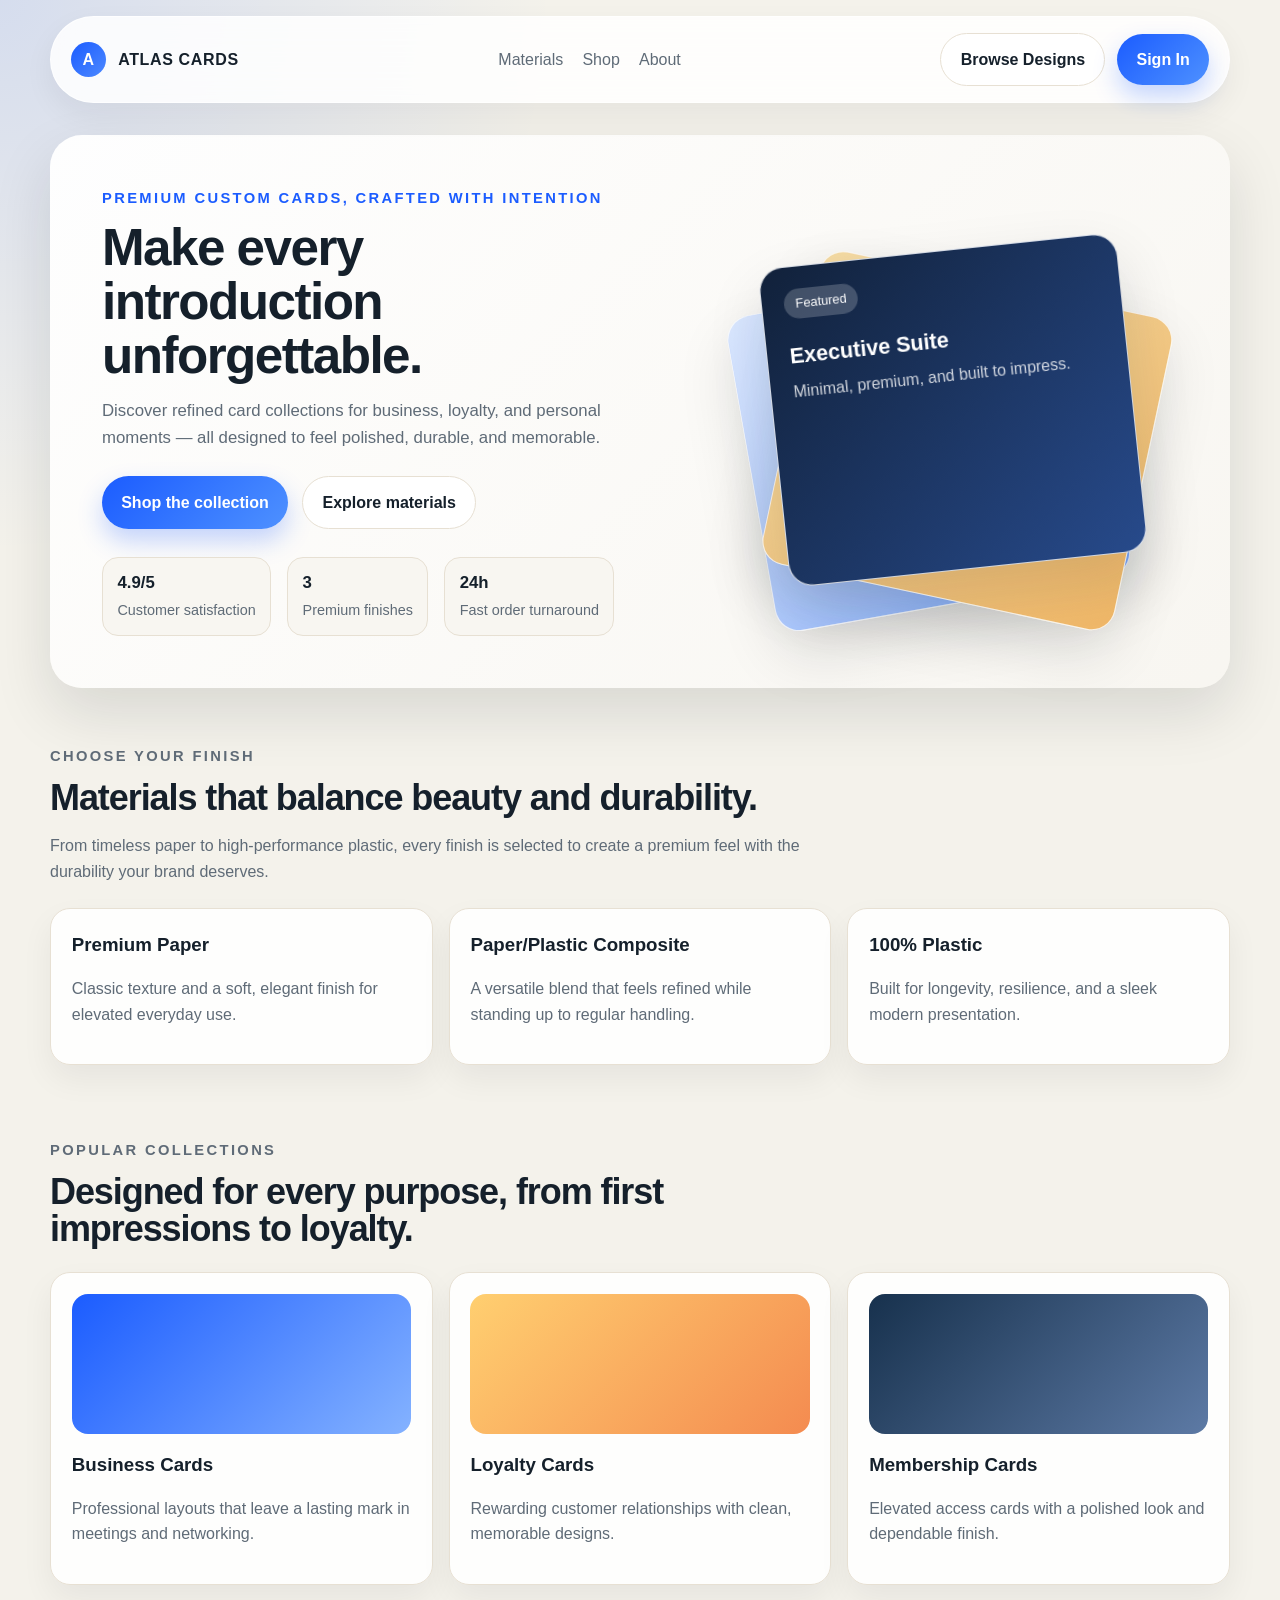
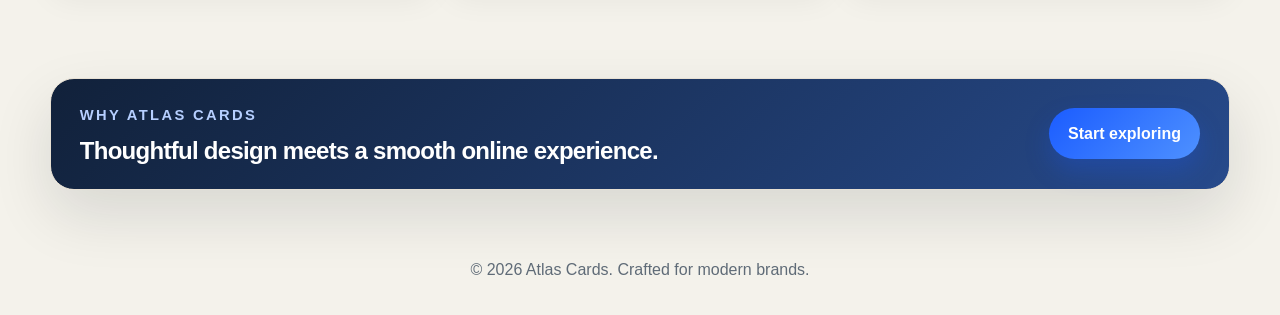
==== index.html @ 1ef8e511 "Complete overhall of the backend orginization" ====
<!DOCTYPE html>
<html lang="en">
  <head>
    <meta charset="UTF-8" />
    <meta name="viewport" content="width=device-width, initial-scale=1.0" />
    <meta
      name="description"
      content="Atlas Cards offers premium custom cards with elegant finishes, modern designs, and a seamless online experience."
    />
    <title>Atlas Cards | Premium Custom Cards</title>
    <link rel="stylesheet" href="css/variables.css" />
    <link rel="stylesheet" href="css/global.css" />
    <link rel="stylesheet" href="css/components.css" />
    <link rel="stylesheet" href="css/home.css" />
  </head>
  <body>
    <header class="site-header">
      <a class="brand" href="index.html" aria-label="Atlas Cards home">
        <span class="brand-mark">A</span>
        <span>Atlas Cards</span>
      </a>
      <nav class="site-nav" aria-label="Primary navigation">
        <a href="#materials">Materials</a>
        <a href="pages/shop.html">Shop</a>
        <a href="pages/about.html">About</a>
      </nav>
      <div class="header-actions">
        <a class="btn btn-outline" href="pages/shop.html">Browse Designs</a>
        <a class="btn btn-primary" href="pages/login.html">Sign In</a>
      </div>
    </header>

    <main id="top">
      <section class="hero">
        <div class="hero-content">
          <p class="eyebrow">Premium custom cards, crafted with intention</p>
          <h1>Make every introduction unforgettable.</h1>
          <p class="hero-copy">
            Discover refined card collections for business, loyalty, and personal moments — all designed to feel polished, durable, and memorable.
          </p>
          <div class="hero-actions">
            <a class="btn btn-primary" href="pages/shop.html">Shop the collection</a>
            <a class="btn btn-secondary" href="#materials">Explore materials</a>
          </div>
          <div class="hero-stats" aria-label="Highlights">
            <div>
              <strong>4.9/5</strong>
              <span>Customer satisfaction</span>
            </div>
            <div>
              <strong>3</strong>
              <span>Premium finishes</span>
            </div>
            <div>
              <strong>24h</strong>
              <span>Fast order turnaround</span>
            </div>
          </div>
        </div>

        <div class="hero-panel" aria-hidden="true">
          <div class="card-stack">
            <div class="preview-card preview-card-main">
              <span class="chip">Featured</span>
              <h3>Executive Suite</h3>
              <p>Minimal, premium, and built to impress.</p>
            </div>
            <div class="preview-card preview-card-secondary"></div>
            <div class="preview-card preview-card-tertiary"></div>
          </div>
        </div>
      </section>

      <section class="section" id="materials">
        <div class="section-heading">
          <p class="eyebrow">Choose your finish</p>
          <h2>Materials that balance beauty and durability.</h2>
          <p>
            From timeless paper to high-performance plastic, every finish is selected to create a premium feel with the durability your brand deserves.
          </p>
        </div>

        <div class="feature-grid">
          <article class="info-card">
            <h3>Premium Paper</h3>
            <p>Classic texture and a soft, elegant finish for elevated everyday use.</p>
          </article>
          <article class="info-card">
            <h3>Paper/Plastic Composite</h3>
            <p>A versatile blend that feels refined while standing up to regular handling.</p>
          </article>
          <article class="info-card">
            <h3>100% Plastic</h3>
            <p>Built for longevity, resilience, and a sleek modern presentation.</p>
          </article>
        </div>
      </section>

      <section class="section section-alt" id="products">
        <div class="section-heading">
          <p class="eyebrow">Popular collections</p>
          <h2>Designed for every purpose, from first impressions to loyalty.</h2>
        </div>

        <div class="product-grid">
          <article class="product-card">
            <div class="product-visual visual-one"></div>
            <h3>Business Cards</h3>
            <p>Professional layouts that leave a lasting mark in meetings and networking.</p>
          </article>
          <article class="product-card">
            <div class="product-visual visual-two"></div>
            <h3>Loyalty Cards</h3>
            <p>Rewarding customer relationships with clean, memorable designs.</p>
          </article>
          <article class="product-card">
            <div class="product-visual visual-three"></div>
            <h3>Membership Cards</h3>
            <p>Elevated access cards with a polished look and dependable finish.</p>
          </article>
        </div>
      </section>

      <section class="section" id="about">
        <div class="cta-banner">
          <div>
            <p class="eyebrow">Why Atlas Cards</p>
            <h2>Thoughtful design meets a smooth online experience.</h2>
          </div>
          <a class="btn btn-primary" href="pages/about.html">Start exploring</a>
        </div>
      </section>
    </main>

    <footer class="site-footer">
      <p>© <span id="year"></span> Atlas Cards. Crafted for modern brands.</p>
    </footer>

    <script src="js/app.js"></script>
  </body>
</html>
---- css/variables.css ----
:root {
  --bg: #f4f2eb;
  --surface: #ffffff;
  --surface-alt: #f8f6f1;
  --text: #15202b;
  --muted: #5f6b77;
  --accent: #1b5cff;
  --accent-dark: #0f3fae;
  --border: #e7e0d3;
  --shadow: 0 25px 60px rgba(18, 22, 30, 0.12);
}
---- css/global.css ----
* {
  box-sizing: border-box;
}

html {
  scroll-behavior: smooth;
}

body {
  margin: 0;
  font-family: "Segoe UI", Tahoma, Geneva, Verdana, sans-serif;
  color: var(--text);
  background:
    radial-gradient(circle at top left, rgba(27, 92, 255, 0.14), transparent 24%),
    var(--bg);
  line-height: 1.6;
}

a {
  color: inherit;
  text-decoration: none;
}

img {
  max-width: 100%;
  display: block;
}

.site-header {
  width: min(1180px, calc(100% - 2rem));
  margin: 1rem auto 0;
  padding: 1rem 1.25rem;
  border: 1px solid rgba(255, 255, 255, 0.7);
  border-radius: 999px;
  background: rgba(255, 255, 255, 0.85);
  backdrop-filter: blur(18px);
  display: flex;
  align-items: center;
  justify-content: space-between;
  gap: 1rem;
  box-shadow: 0 12px 30px rgba(17, 24, 39, 0.06);
}

.brand {
  display: inline-flex;
  align-items: center;
  gap: 0.75rem;
  font-weight: 700;
  letter-spacing: 0.04em;
  text-transform: uppercase;
}

.brand-mark {
  display: grid;
  place-items: center;
  width: 2.2rem;
  height: 2.2rem;
  border-radius: 50%;
  background: linear-gradient(135deg, var(--accent), #4d89ff);
  color: white;
}

.site-nav {
  display: flex;
  gap: 1.2rem;
  color: var(--muted);
}

.site-nav a:hover,
.site-nav a.active {
  color: var(--accent);
}

.header-actions {
  display: flex;
  gap: 0.75rem;
  align-items: center;
}

.btn {
  display: inline-flex;
  align-items: center;
  justify-content: center;
  padding: 0.8rem 1.2rem;
  border-radius: 999px;
  font-weight: 600;
  transition: transform 180ms ease, box-shadow 180ms ease, background 180ms ease;
}

.btn:hover {
  transform: translateY(-2px);
}

.btn-primary {
  background: linear-gradient(135deg, var(--accent), #4e91ff);
  color: white;
  box-shadow: 0 12px 24px rgba(27, 92, 255, 0.25);
}

.btn-secondary,
.btn-outline {
  border: 1px solid var(--border);
  background: white;
}

.site-footer {
  width: min(1180px, calc(100% - 2rem));
  margin: 2rem auto 3rem;
  padding-top: 1rem;
  color: var(--muted);
  text-align: center;
}
---- css/components.css ----
.feature-grid,
.product-grid {
  display: grid;
  gap: 1.2rem;
  grid-template-columns: repeat(auto-fit, minmax(220px, 1fr));
  margin-top: 1.5rem;
}

.info-card,
.product-card,
.page-card {
  padding: 1.25rem;
  border-radius: 1.2rem;
  border: 1px solid var(--border);
  background: rgba(255, 255, 255, 0.9);
  box-shadow: 0 12px 30px rgba(17, 24, 39, 0.05);
}

.page-shell {
  width: min(900px, calc(100% - 2rem));
  margin: 2rem auto 0;
  padding: 2.2rem;
  border-radius: 1.5rem;
  background: rgba(255, 255, 255, 0.95);
  box-shadow: var(--shadow);
}

.page-shell h1 {
  margin-top: 0;
}

.product-visual {
  min-height: 140px;
  border-radius: 1rem;
  margin-bottom: 1rem;
  background: linear-gradient(135deg, #dbe8ff, #7ba8ff);
}

.visual-one {
  background: linear-gradient(135deg, #f1e0b5, #e0a64f);
}

.visual-two {
  background: linear-gradient(135deg, #d7f0ff, #74b4ff);
}

.visual-three {
  background: linear-gradient(135deg, #e7d8ff, #9c77ff);
}

.cta-banner {
  display: flex;
  flex-wrap: wrap;
  justify-content: space-between;
  align-items: center;
  gap: 1rem;
  padding: 1.5rem 1.8rem;
  border-radius: 1.2rem;
  background: linear-gradient(135deg, rgba(27, 92, 255, 0.12), rgba(255,255,255,0.9));
  border: 1px solid var(--border);
}
---- css/home.css ----
.hero {
  width: min(1180px, calc(100% - 2rem));
  margin: 2rem auto 0;
  padding: 3.25rem;
  border-radius: 2rem;
  background: linear-gradient(135deg, rgba(255,255,255,0.96), rgba(248,246,241,0.96));
  box-shadow: var(--shadow);
  display: grid;
  grid-template-columns: 1.1fr 0.9fr;
  gap: 2rem;
  align-items: center;
}

.eyebrow {
  margin: 0 0 0.65rem;
  color: var(--accent);
  font-size: 0.92rem;
  font-weight: 700;
  letter-spacing: 0.16em;
  text-transform: uppercase;
}

.hero h1,
.section-heading h2,
.cta-banner h2 {
  margin: 0;
  line-height: 1.05;
  letter-spacing: -0.03em;
}

.hero h1 {
  font-size: clamp(2.1rem, 4vw, 3.5rem);
  max-width: 11ch;
}

.hero-copy,
.section-heading p,
.info-card p,
.product-card p,
.cta-banner p {
  color: var(--muted);
}

.hero-copy {
  font-size: 1.05rem;
  max-width: 60ch;
  margin: 1rem 0 0;
}

.hero-actions {
  display: flex;
  flex-wrap: wrap;
  gap: 0.9rem;
  margin-top: 1.5rem;
}

.hero-stats {
  display: flex;
  flex-wrap: wrap;
  gap: 1rem;
  margin-top: 1.75rem;
}

.hero-stats div {
  min-width: 130px;
  padding: 0.75rem 0.9rem;
  border-radius: 1rem;
  background: var(--surface-alt);
  border: 1px solid var(--border);
}

.hero-stats strong {
  display: block;
  font-size: 1.05rem;
}

.hero-stats span {
  color: var(--muted);
  font-size: 0.9rem;
}

.hero-panel {
  display: grid;
  place-items: center;
}

.card-stack {
  position: relative;
  width: min(100%, 360px);
  min-height: 320px;
}

.preview-card {
  position: absolute;
  inset: 0;
  border-radius: 1.5rem;
  box-shadow: var(--shadow);
  border: 1px solid rgba(255,255,255,0.8);
}

.preview-card-main {
  z-index: 3;
  background: linear-gradient(135deg, #11213a, #274a8b);
  color: white;
  padding: 1.4rem;
  transform: rotate(-6deg) translateX(10px);
}

.preview-card-main h3 {
  margin: 1.2rem 0 0.35rem;
  font-size: 1.35rem;
}

.preview-card-main p {
  margin: 0;
  color: rgba(255,255,255,0.8);
}

.chip {
  display: inline-block;
  border-radius: 999px;
  padding: 0.3rem 0.7rem;
  font-size: 0.8rem;
  background: rgba(255,255,255,0.2);
}

.preview-card-secondary {
  z-index: 2;
  background: linear-gradient(135deg, #f5dca5, #f0b767);
  transform: rotate(12deg) translate(30px, 24px);
}

.preview-card-tertiary {
  z-index: 1;
  background: linear-gradient(135deg, #dbe8ff, #7ba8ff);
  transform: rotate(-10deg) translate(-20px, 32px);
}

.section {
  width: min(1180px, calc(100% - 2rem));
  margin: 1.4rem auto 0;
  padding: 2.2rem 0;
}

.section-alt {
  padding-top: 1rem;
}

.section-heading {
  max-width: 760px;
  margin-bottom: 1.4rem;
}

.section-heading h2 {
  font-size: clamp(1.6rem, 3vw, 2.25rem);
  margin-bottom: 0.4rem;
}

.feature-grid,
.product-grid {
  display: grid;
  gap: 1rem;
}

.feature-grid {
  grid-template-columns: repeat(3, minmax(0, 1fr));
}

.info-card,
.product-card {
  padding: 1.3rem;
  border-radius: 1.25rem;
  background: rgba(255,255,255,0.9);
  border: 1px solid var(--border);
  box-shadow: 0 14px 32px rgba(17, 24, 39, 0.06);
}

.info-card h3,
.product-card h3 {
  margin-top: 0;
  margin-bottom: 0.4rem;
}

.product-grid {
  grid-template-columns: repeat(3, minmax(0, 1fr));
}

.product-visual {
  height: 140px;
  border-radius: 1rem;
  margin-bottom: 1rem;
}

.visual-one {
  background: linear-gradient(135deg, #1b5cff, #84b2ff);
}

.visual-two {
  background: linear-gradient(135deg, #ffcf70, #f48b50);
}

.visual-three {
  background: linear-gradient(135deg, #17314d, #5d7aa5);
}

.cta-banner {
  display: flex;
  align-items: center;
  justify-content: space-between;
  gap: 1rem;
  padding: 1.6rem 1.8rem;
  border-radius: 1.5rem;
  background: linear-gradient(135deg, #11213a, #274a8b);
  color: white;
  box-shadow: var(--shadow);
}

.cta-banner .eyebrow {
  color: #b6cfff;
}

.site-footer {
  width: min(1180px, calc(100% - 2rem));
  margin: 0 auto 2rem;
  padding: 1rem 0 0;
  color: var(--muted);
  text-align: center;
}

@media (max-width: 900px) {
  .hero {
    grid-template-columns: 1fr;
    padding: 2rem;
  }

  .feature-grid,
  .product-grid {
    grid-template-columns: 1fr;
  }

  .cta-banner {
    flex-direction: column;
    align-items: flex-start;
  }
}

@media (max-width: 700px) {
  .site-header {
    flex-wrap: wrap;
    border-radius: 1.1rem;
    justify-content: center;
  }

  .site-nav {
    order: 3;
    width: 100%;
    justify-content: center;
  }

  .hero {
    padding: 1.4rem;
  }

  .hero-stats {
    flex-direction: column;
  }
}
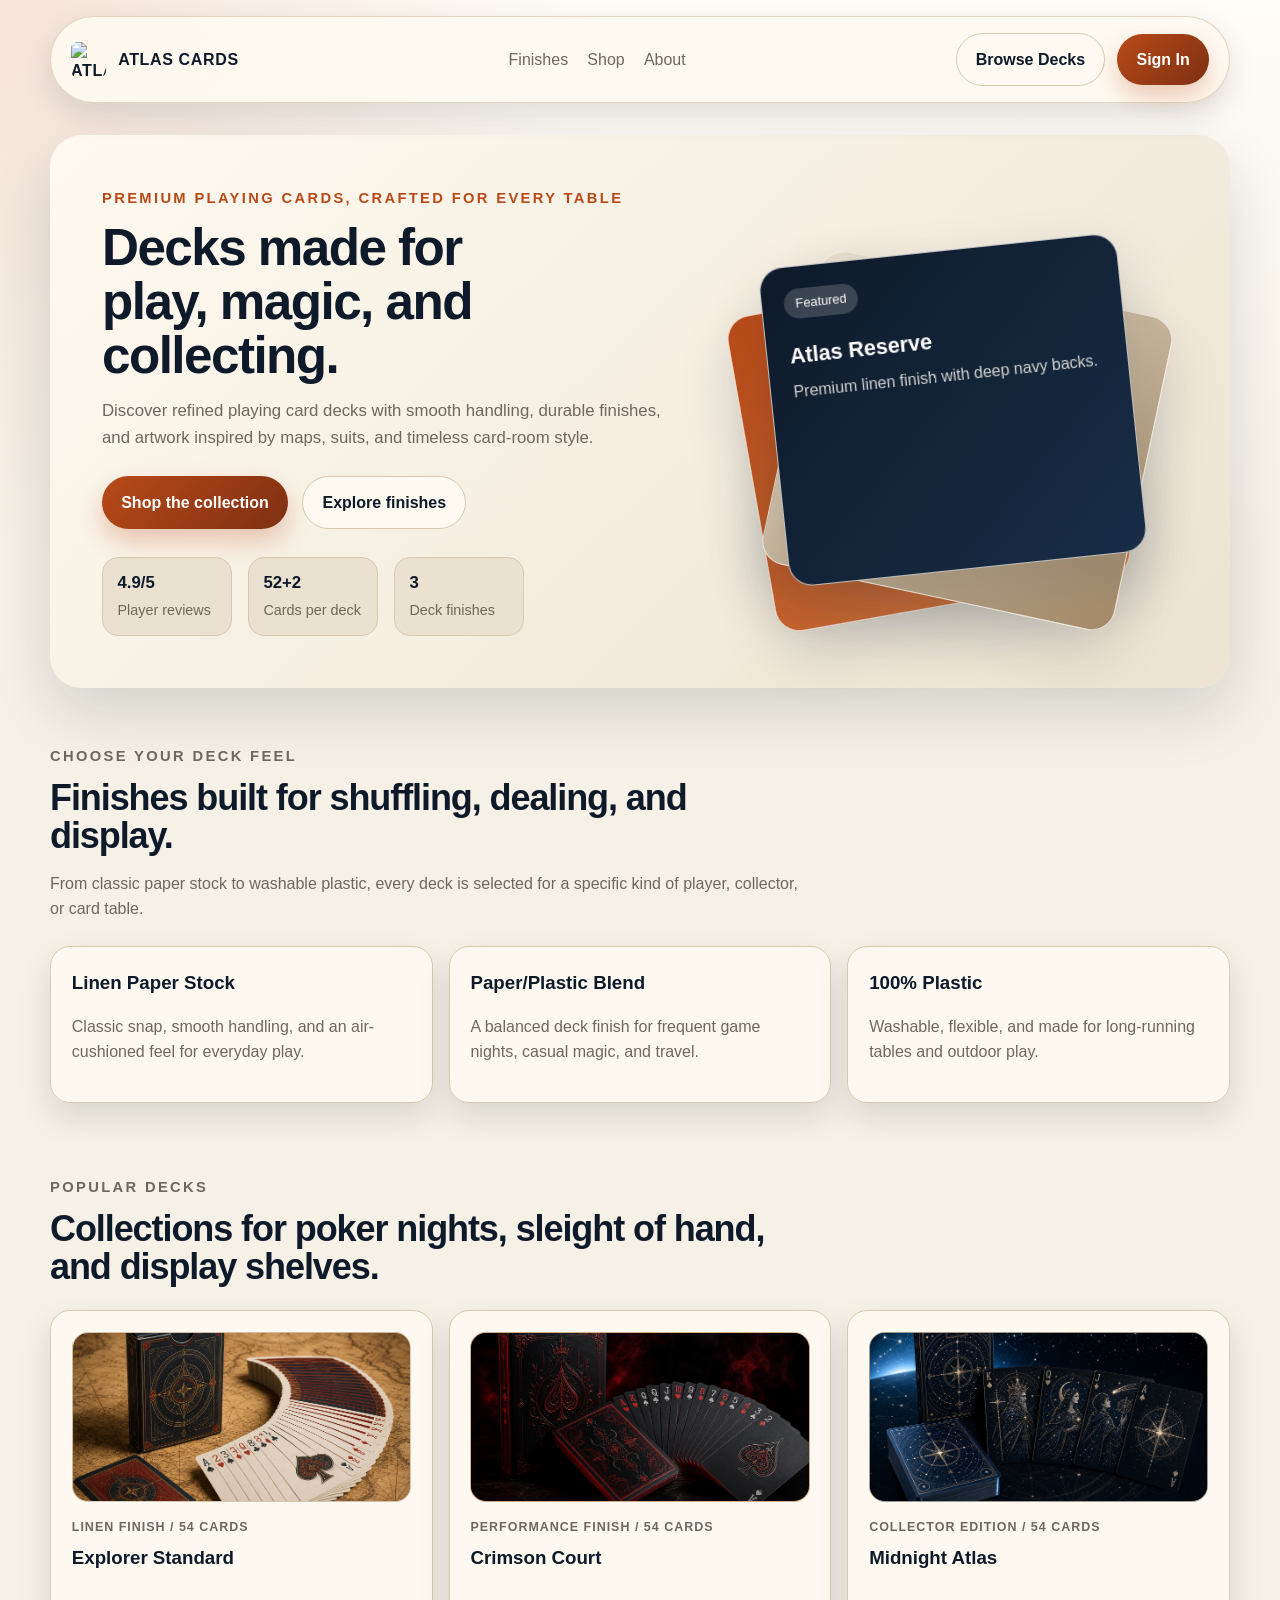
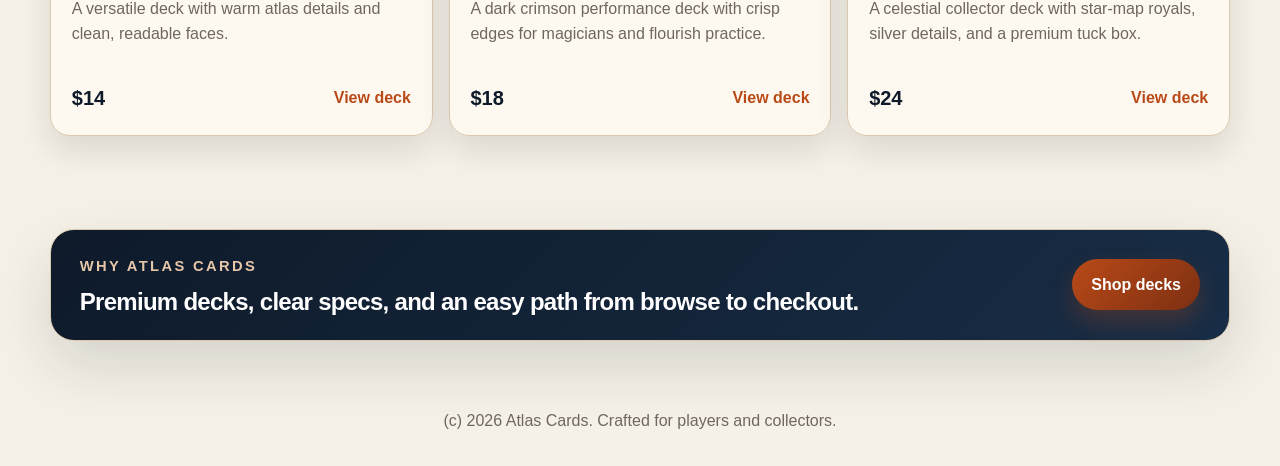
==== commit fa6992c8: "Complete product images and implemented the product checkout pages" ====
--- a/index.html
+++ b/index.html
@@ -5,9 +5,9 @@
     <meta name="viewport" content="width=device-width, initial-scale=1.0" />
     <meta
       name="description"
-      content="Atlas Cards offers premium custom cards with elegant finishes, modern designs, and a seamless online experience."
+      content="Atlas Cards sells premium playing card decks for collectors, magicians, game nights, and everyday card players."
     />
-    <title>Atlas Cards | Premium Custom Cards</title>
+    <title>Atlas Cards | Premium Playing Cards</title>
     <link rel="stylesheet" href="css/variables.css" />
     <link rel="stylesheet" href="css/global.css" />
     <link rel="stylesheet" href="css/components.css" />
@@ -16,16 +16,16 @@
   <body>
     <header class="site-header">
       <a class="brand" href="index.html" aria-label="Atlas Cards home">
-        <span class="brand-mark">A</span>
+        <img class="brand-logo" src="assets/logos/atlas-cards-logo.png" alt="Atlas Cards logo" />
         <span>Atlas Cards</span>
       </a>
       <nav class="site-nav" aria-label="Primary navigation">
-        <a href="#materials">Materials</a>
+        <a href="#finishes">Finishes</a>
         <a href="pages/shop.html">Shop</a>
         <a href="pages/about.html">About</a>
       </nav>
       <div class="header-actions">
-        <a class="btn btn-outline" href="pages/shop.html">Browse Designs</a>
+        <a class="btn btn-outline" href="pages/shop.html">Browse Decks</a>
         <a class="btn btn-primary" href="pages/login.html">Sign In</a>
       </div>
     </header>
@@ -33,27 +33,27 @@
     <main id="top">
       <section class="hero">
         <div class="hero-content">
-          <p class="eyebrow">Premium custom cards, crafted with intention</p>
-          <h1>Make every introduction unforgettable.</h1>
+          <p class="eyebrow">Premium playing cards, crafted for every table</p>
+          <h1>Decks made for play, magic, and collecting.</h1>
           <p class="hero-copy">
-            Discover refined card collections for business, loyalty, and personal moments — all designed to feel polished, durable, and memorable.
+            Discover refined playing card decks with smooth handling, durable finishes, and artwork inspired by maps, suits, and timeless card-room style.
           </p>
           <div class="hero-actions">
             <a class="btn btn-primary" href="pages/shop.html">Shop the collection</a>
-            <a class="btn btn-secondary" href="#materials">Explore materials</a>
+            <a class="btn btn-secondary" href="#finishes">Explore finishes</a>
           </div>
           <div class="hero-stats" aria-label="Highlights">
             <div>
               <strong>4.9/5</strong>
-              <span>Customer satisfaction</span>
+              <span>Player reviews</span>
+            </div>
+            <div>
+              <strong>52+2</strong>
+              <span>Cards per deck</span>
             </div>
             <div>
               <strong>3</strong>
-              <span>Premium finishes</span>
-            </div>
-            <div>
-              <strong>24h</strong>
-              <span>Fast order turnaround</span>
+              <span>Deck finishes</span>
             </div>
           </div>
         </div>
@@ -62,8 +62,8 @@
           <div class="card-stack">
             <div class="preview-card preview-card-main">
               <span class="chip">Featured</span>
-              <h3>Executive Suite</h3>
-              <p>Minimal, premium, and built to impress.</p>
+              <h3>Atlas Reserve</h3>
+              <p>Premium linen finish with deep navy backs.</p>
             </div>
             <div class="preview-card preview-card-secondary"></div>
             <div class="preview-card preview-card-tertiary"></div>
@@ -71,52 +71,73 @@
         </div>
       </section>
 
-      <section class="section" id="materials">
+      <section class="section" id="finishes">
         <div class="section-heading">
-          <p class="eyebrow">Choose your finish</p>
-          <h2>Materials that balance beauty and durability.</h2>
+          <p class="eyebrow">Choose your deck feel</p>
+          <h2>Finishes built for shuffling, dealing, and display.</h2>
           <p>
-            From timeless paper to high-performance plastic, every finish is selected to create a premium feel with the durability your brand deserves.
+            From classic paper stock to washable plastic, every deck is selected for a specific kind of player, collector, or card table.
           </p>
         </div>
 
         <div class="feature-grid">
           <article class="info-card">
-            <h3>Premium Paper</h3>
-            <p>Classic texture and a soft, elegant finish for elevated everyday use.</p>
+            <h3>Linen Paper Stock</h3>
+            <p>Classic snap, smooth handling, and an air-cushioned feel for everyday play.</p>
           </article>
           <article class="info-card">
-            <h3>Paper/Plastic Composite</h3>
-            <p>A versatile blend that feels refined while standing up to regular handling.</p>
+            <h3>Paper/Plastic Blend</h3>
+            <p>A balanced deck finish for frequent game nights, casual magic, and travel.</p>
           </article>
           <article class="info-card">
             <h3>100% Plastic</h3>
-            <p>Built for longevity, resilience, and a sleek modern presentation.</p>
+            <p>Washable, flexible, and made for long-running tables and outdoor play.</p>
           </article>
         </div>
       </section>
 
       <section class="section section-alt" id="products">
         <div class="section-heading">
-          <p class="eyebrow">Popular collections</p>
-          <h2>Designed for every purpose, from first impressions to loyalty.</h2>
+          <p class="eyebrow">Popular decks</p>
+          <h2>Collections for poker nights, sleight of hand, and display shelves.</h2>
         </div>
 
         <div class="product-grid">
           <article class="product-card">
-            <div class="product-visual visual-one"></div>
-            <h3>Business Cards</h3>
-            <p>Professional layouts that leave a lasting mark in meetings and networking.</p>
+            <a class="product-visual visual-one" href="pages/decks/explorer-standard.html">
+              <img src="assets/products/explorer-standard.png" alt="Explorer Standard playing card deck with compass-inspired tuck box and fanned cards" />
+            </a>
+            <p class="product-meta">Linen finish / 54 cards</p>
+            <h3>Explorer Standard</h3>
+            <p>A versatile deck with warm atlas details and clean, readable faces.</p>
+            <div class="product-footer">
+              <strong>$14</strong>
+              <a class="text-link" href="pages/decks/explorer-standard.html">View deck</a>
+            </div>
           </article>
           <article class="product-card">
-            <div class="product-visual visual-two"></div>
-            <h3>Loyalty Cards</h3>
-            <p>Rewarding customer relationships with clean, memorable designs.</p>
+            <a class="product-visual visual-two" href="pages/decks/crimson-court.html">
+              <img src="assets/products/crimson-court.png" alt="Crimson Court dark performance playing card deck with black and crimson card fan" />
+            </a>
+            <p class="product-meta">Performance finish / 54 cards</p>
+            <h3>Crimson Court</h3>
+            <p>A dark crimson performance deck with crisp edges for magicians and flourish practice.</p>
+            <div class="product-footer">
+              <strong>$18</strong>
+              <a class="text-link" href="pages/decks/crimson-court.html">View deck</a>
+            </div>
           </article>
           <article class="product-card">
-            <div class="product-visual visual-three"></div>
-            <h3>Membership Cards</h3>
-            <p>Elevated access cards with a polished look and dependable finish.</p>
+            <a class="product-visual visual-three" href="pages/decks/midnight-atlas.html">
+              <img src="assets/products/midnight-atlas.png" alt="Midnight Atlas collector playing card deck with star-map royal cards and celestial tuck box" />
+            </a>
+            <p class="product-meta">Collector edition / 54 cards</p>
+            <h3>Midnight Atlas</h3>
+            <p>A celestial collector deck with star-map royals, silver details, and a premium tuck box.</p>
+            <div class="product-footer">
+              <strong>$24</strong>
+              <a class="text-link" href="pages/decks/midnight-atlas.html">View deck</a>
+            </div>
           </article>
         </div>
       </section>
@@ -125,15 +146,15 @@
         <div class="cta-banner">
           <div>
             <p class="eyebrow">Why Atlas Cards</p>
-            <h2>Thoughtful design meets a smooth online experience.</h2>
+            <h2>Premium decks, clear specs, and an easy path from browse to checkout.</h2>
           </div>
-          <a class="btn btn-primary" href="pages/about.html">Start exploring</a>
+          <a class="btn btn-primary" href="pages/shop.html">Shop decks</a>
         </div>
       </section>
     </main>
 
     <footer class="site-footer">
-      <p>© <span id="year"></span> Atlas Cards. Crafted for modern brands.</p>
+      <p>(c) <span id="year"></span> Atlas Cards. Crafted for players and collectors.</p>
     </footer>
 
     <script src="js/app.js"></script>
--- a/css/variables.css
+++ b/css/variables.css
@@ -1,11 +1,17 @@
 :root {
-  --bg: #f4f2eb;
-  --surface: #ffffff;
-  --surface-alt: #f8f6f1;
-  --text: #15202b;
-  --muted: #5f6b77;
-  --accent: #1b5cff;
-  --accent-dark: #0f3fae;
-  --border: #e7e0d3;
-  --shadow: 0 25px 60px rgba(18, 22, 30, 0.12);
+  --bg: #f6f1e7;
+  --surface: #fffaf1;
+  --surface-alt: #ebe1d0;
+  --text: #0e1a2a;
+  --muted: #6f675d;
+  --accent: #b94a18;
+  --accent-dark: #7d2f12;
+  --secondary: #a48a68;
+  --secondary-dark: #766043;
+  --navy-soft: #182d46;
+  --cream: #fffdf8;
+  --border: #d8c8ad;
+  --shadow: 0 25px 60px rgba(14, 26, 42, 0.14);
+  --accent-shadow: rgba(185, 74, 24, 0.28);
+  --navy-shadow: rgba(14, 26, 42, 0.12);
 }
--- a/css/global.css
+++ b/css/global.css
@@ -11,7 +11,8 @@
   font-family: "Segoe UI", Tahoma, Geneva, Verdana, sans-serif;
   color: var(--text);
   background:
-    radial-gradient(circle at top left, rgba(27, 92, 255, 0.14), transparent 24%),
+    radial-gradient(circle at top left, rgba(185, 74, 24, 0.14), transparent 24%),
+    linear-gradient(180deg, var(--cream), var(--bg) 34rem),
     var(--bg);
   line-height: 1.6;
 }
@@ -30,15 +31,15 @@
   width: min(1180px, calc(100% - 2rem));
   margin: 1rem auto 0;
   padding: 1rem 1.25rem;
-  border: 1px solid rgba(255, 255, 255, 0.7);
+  border: 1px solid rgba(216, 200, 173, 0.72);
   border-radius: 999px;
-  background: rgba(255, 255, 255, 0.85);
+  background: rgba(255, 250, 241, 0.9);
   backdrop-filter: blur(18px);
   display: flex;
   align-items: center;
   justify-content: space-between;
   gap: 1rem;
-  box-shadow: 0 12px 30px rgba(17, 24, 39, 0.06);
+  box-shadow: 0 12px 30px var(--navy-shadow);
 }
 
 .brand {
@@ -56,8 +57,16 @@
   width: 2.2rem;
   height: 2.2rem;
   border-radius: 50%;
-  background: linear-gradient(135deg, var(--accent), #4d89ff);
+  background: linear-gradient(135deg, var(--text), var(--navy-soft));
   color: white;
+}
+
+.brand-logo {
+  width: 2.2rem;
+  height: 2.2rem;
+  display: block;
+  object-fit: contain;
+  border-radius: 6px;
 }
 
 .site-nav {
@@ -92,15 +101,15 @@
 }
 
 .btn-primary {
-  background: linear-gradient(135deg, var(--accent), #4e91ff);
+  background: linear-gradient(135deg, var(--accent), var(--accent-dark));
   color: white;
-  box-shadow: 0 12px 24px rgba(27, 92, 255, 0.25);
+  box-shadow: 0 12px 24px var(--accent-shadow);
 }
 
 .btn-secondary,
 .btn-outline {
   border: 1px solid var(--border);
-  background: white;
+  background: var(--surface);
 }
 
 .site-footer {
--- a/css/components.css
+++ b/css/components.css
@@ -12,8 +12,8 @@
   padding: 1.25rem;
   border-radius: 1.2rem;
   border: 1px solid var(--border);
-  background: rgba(255, 255, 255, 0.9);
-  box-shadow: 0 12px 30px rgba(17, 24, 39, 0.05);
+  background: rgba(255, 250, 241, 0.92);
+  box-shadow: 0 12px 30px var(--navy-shadow);
 }
 
 .page-shell {
@@ -21,7 +21,7 @@
   margin: 2rem auto 0;
   padding: 2.2rem;
   border-radius: 1.5rem;
-  background: rgba(255, 255, 255, 0.95);
+  background: rgba(255, 250, 241, 0.96);
   box-shadow: var(--shadow);
 }
 
@@ -29,23 +29,46 @@
   margin-top: 0;
 }
 
+.page-shell-wide {
+  width: min(1180px, calc(100% - 2rem));
+}
+
+.page-shell > .eyebrow {
+  margin-bottom: 0.4rem;
+}
+
 .product-visual {
+  display: block;
   min-height: 140px;
   border-radius: 1rem;
   margin-bottom: 1rem;
-  background: linear-gradient(135deg, #dbe8ff, #7ba8ff);
+  background: linear-gradient(135deg, var(--surface-alt), var(--secondary));
+  overflow: hidden;
+  border: 1px solid rgba(216, 200, 173, 0.72);
+}
+
+.product-visual img {
+  width: 100%;
+  height: 100%;
+  min-height: inherit;
+  object-fit: cover;
+  transition: transform 220ms ease;
+}
+
+.product-card:hover .product-visual img {
+  transform: scale(1.035);
 }
 
 .visual-one {
-  background: linear-gradient(135deg, #f1e0b5, #e0a64f);
+  background: linear-gradient(135deg, var(--surface-alt), var(--secondary));
 }
 
 .visual-two {
-  background: linear-gradient(135deg, #d7f0ff, #74b4ff);
+  background: linear-gradient(135deg, var(--accent), #d98045);
 }
 
 .visual-three {
-  background: linear-gradient(135deg, #e7d8ff, #9c77ff);
+  background: linear-gradient(135deg, var(--text), var(--navy-soft));
 }
 
 .cta-banner {
@@ -56,6 +79,225 @@
   gap: 1rem;
   padding: 1.5rem 1.8rem;
   border-radius: 1.2rem;
-  background: linear-gradient(135deg, rgba(27, 92, 255, 0.12), rgba(255,255,255,0.9));
-  border: 1px solid var(--border);
-}
+  background: linear-gradient(135deg, rgba(185, 74, 24, 0.12), rgba(255, 250, 241, 0.92));
+  border: 1px solid var(--border);
+}
+
+.product-meta {
+  margin: 0 0 0.35rem;
+  color: var(--accent);
+  font-size: 0.78rem;
+  font-weight: 700;
+  letter-spacing: 0.08em;
+  text-transform: uppercase;
+}
+
+.spec-list {
+  margin: 1rem 0 0;
+  padding-left: 1.1rem;
+  color: var(--muted);
+}
+
+.spec-list li + li {
+  margin-top: 0.35rem;
+}
+
+.product-footer {
+  display: flex;
+  align-items: center;
+  justify-content: space-between;
+  gap: 1rem;
+  margin-top: 1.2rem;
+}
+
+.product-footer strong {
+  color: var(--text);
+  font-size: 1.25rem;
+}
+
+.text-link {
+  color: var(--accent);
+  font-weight: 700;
+}
+
+.text-link:hover {
+  color: var(--accent-dark);
+}
+
+.btn-small {
+  padding: 0.62rem 0.9rem;
+  font-size: 0.9rem;
+}
+
+.deck-page {
+  width: min(1180px, calc(100% - 2rem));
+  margin: 2rem auto 0;
+}
+
+.deck-hero {
+  display: grid;
+  grid-template-columns: 0.82fr 1.18fr;
+  gap: 2rem;
+  align-items: center;
+  padding: 2rem;
+  border: 1px solid var(--border);
+  border-radius: 1.5rem;
+  background: rgba(255, 250, 241, 0.96);
+  box-shadow: var(--shadow);
+}
+
+.deck-hero h1 {
+  margin: 0;
+  line-height: 1;
+  font-size: clamp(2.2rem, 5vw, 4rem);
+}
+
+.deck-hero p {
+  color: var(--muted);
+}
+
+.deck-showcase {
+  margin: 0;
+  overflow: hidden;
+  border: 1px solid var(--border);
+  border-radius: 1.2rem;
+  background: var(--text);
+}
+
+.deck-showcase img {
+  width: 100%;
+  aspect-ratio: 16 / 10;
+  object-fit: cover;
+}
+
+.deck-actions {
+  display: flex;
+  flex-wrap: wrap;
+  gap: 1rem;
+  align-items: center;
+  margin-top: 1.5rem;
+}
+
+.deck-actions strong {
+  color: var(--text);
+  font-size: 1.7rem;
+}
+
+.deck-section {
+  margin-top: 2rem;
+}
+
+.face-card-grid {
+  display: grid;
+  grid-template-columns: repeat(4, minmax(0, 1fr));
+  gap: 1rem;
+  margin-top: 1rem;
+}
+
+.face-card {
+  min-height: 330px;
+  padding: 1rem;
+  border-radius: 1rem;
+  border: 1px solid var(--border);
+  background: var(--surface);
+  box-shadow: 0 14px 32px var(--navy-shadow);
+  position: relative;
+  overflow: hidden;
+  display: flex;
+  flex-direction: column;
+  justify-content: space-between;
+}
+
+.face-card span {
+  color: inherit;
+  font-size: 2rem;
+  font-weight: 800;
+  line-height: 1;
+}
+
+.face-art {
+  display: grid;
+  place-items: center;
+  min-height: 170px;
+  margin: 1rem 0;
+  border-radius: 0.8rem;
+  border: 1px solid currentColor;
+  color: inherit;
+  font-weight: 800;
+  text-align: center;
+}
+
+.face-art::before {
+  content: "";
+  width: 4rem;
+  height: 4rem;
+  margin-bottom: 0.65rem;
+  display: block;
+  clip-path: polygon(50% 0, 63% 34%, 100% 35%, 70% 56%, 82% 94%, 50% 70%, 18% 94%, 30% 56%, 0 35%, 37% 34%);
+  background: currentColor;
+}
+
+.face-card p {
+  margin: 0;
+  color: inherit;
+  opacity: 0.78;
+}
+
+.explorer-theme .face-card {
+  color: #7d2f12;
+  background:
+    radial-gradient(circle at top right, rgba(164, 138, 104, 0.24), transparent 34%),
+    linear-gradient(180deg, #fffaf1, #ebe1d0);
+}
+
+.crimson-theme .face-card {
+  color: #f04b3f;
+  border-color: rgba(240, 75, 63, 0.32);
+  background:
+    radial-gradient(circle at 50% 20%, rgba(185, 20, 28, 0.28), transparent 36%),
+    linear-gradient(180deg, #171010, #050505);
+}
+
+.crimson-theme .face-card p,
+.crimson-theme .face-art {
+  color: #f2d8d4;
+}
+
+.midnight-theme .face-card {
+  color: #f3e7bd;
+  border-color: rgba(243, 231, 189, 0.35);
+  background:
+    radial-gradient(circle at 20% 18%, rgba(255, 255, 255, 0.24), transparent 2px),
+    radial-gradient(circle at 76% 24%, rgba(255, 255, 255, 0.2), transparent 2px),
+    radial-gradient(circle at 62% 72%, rgba(255, 255, 255, 0.18), transparent 2px),
+    linear-gradient(180deg, #07152a, #030711);
+}
+
+.midnight-theme .face-card p,
+.midnight-theme .face-art {
+  color: #e8edf7;
+}
+
+.king-card .face-art::before {
+  clip-path: polygon(50% 0, 62% 34%, 96% 20%, 76% 58%, 100% 90%, 58% 78%, 50% 100%, 42% 78%, 0 90%, 24% 58%, 4% 20%, 38% 34%);
+}
+
+.queen-card .face-art::before {
+  border-radius: 50%;
+  clip-path: none;
+}
+
+.jack-card .face-art::before {
+  clip-path: polygon(50% 0, 58% 40%, 100% 50%, 58% 60%, 50% 100%, 42% 60%, 0 50%, 42% 40%);
+}
+
+.ace-card .face-art::before {
+  clip-path: polygon(50% 0, 85% 38%, 72% 86%, 50% 100%, 28% 86%, 15% 38%);
+}
+
+@media (max-width: 900px) {
+  .deck-hero,
+  .face-card-grid {
+    grid-template-columns: 1fr;
+  }
+}
--- a/css/home.css
+++ b/css/home.css
@@ -3,7 +3,7 @@
   margin: 2rem auto 0;
   padding: 3.25rem;
   border-radius: 2rem;
-  background: linear-gradient(135deg, rgba(255,255,255,0.96), rgba(248,246,241,0.96));
+  background: linear-gradient(135deg, rgba(255, 250, 241, 0.98), rgba(235, 225, 208, 0.92));
   box-shadow: var(--shadow);
   display: grid;
   grid-template-columns: 1.1fr 0.9fr;
@@ -30,7 +30,7 @@
 
 .hero h1 {
   font-size: clamp(2.1rem, 4vw, 3.5rem);
-  max-width: 11ch;
+  max-width: 13ch;
 }
 
 .hero-copy,
@@ -95,12 +95,12 @@
   inset: 0;
   border-radius: 1.5rem;
   box-shadow: var(--shadow);
-  border: 1px solid rgba(255,255,255,0.8);
+  border: 1px solid rgba(255, 250, 241, 0.72);
 }
 
 .preview-card-main {
   z-index: 3;
-  background: linear-gradient(135deg, #11213a, #274a8b);
+  background: linear-gradient(135deg, var(--text), var(--navy-soft));
   color: white;
   padding: 1.4rem;
   transform: rotate(-6deg) translateX(10px);
@@ -113,7 +113,7 @@
 
 .preview-card-main p {
   margin: 0;
-  color: rgba(255,255,255,0.8);
+  color: rgba(255, 250, 241, 0.82);
 }
 
 .chip {
@@ -121,18 +121,18 @@
   border-radius: 999px;
   padding: 0.3rem 0.7rem;
   font-size: 0.8rem;
-  background: rgba(255,255,255,0.2);
+  background: rgba(255, 250, 241, 0.18);
 }
 
 .preview-card-secondary {
   z-index: 2;
-  background: linear-gradient(135deg, #f5dca5, #f0b767);
+  background: linear-gradient(135deg, var(--surface-alt), var(--secondary));
   transform: rotate(12deg) translate(30px, 24px);
 }
 
 .preview-card-tertiary {
   z-index: 1;
-  background: linear-gradient(135deg, #dbe8ff, #7ba8ff);
+  background: linear-gradient(135deg, var(--accent), #d98045);
   transform: rotate(-10deg) translate(-20px, 32px);
 }
 
@@ -170,9 +170,9 @@
 .product-card {
   padding: 1.3rem;
   border-radius: 1.25rem;
-  background: rgba(255,255,255,0.9);
+  background: rgba(255, 250, 241, 0.92);
   border: 1px solid var(--border);
-  box-shadow: 0 14px 32px rgba(17, 24, 39, 0.06);
+  box-shadow: 0 14px 32px var(--navy-shadow);
 }
 
 .info-card h3,
@@ -181,26 +181,36 @@
   margin-bottom: 0.4rem;
 }
 
+.product-card {
+  display: flex;
+  flex-direction: column;
+}
+
+.product-card .product-footer {
+  margin-top: auto;
+  padding-top: 1.2rem;
+}
+
 .product-grid {
   grid-template-columns: repeat(3, minmax(0, 1fr));
 }
 
 .product-visual {
-  height: 140px;
+  height: 170px;
   border-radius: 1rem;
   margin-bottom: 1rem;
 }
 
 .visual-one {
-  background: linear-gradient(135deg, #1b5cff, #84b2ff);
+  background: linear-gradient(135deg, var(--surface-alt), var(--secondary));
 }
 
 .visual-two {
-  background: linear-gradient(135deg, #ffcf70, #f48b50);
+  background: linear-gradient(135deg, var(--accent), #d98045);
 }
 
 .visual-three {
-  background: linear-gradient(135deg, #17314d, #5d7aa5);
+  background: linear-gradient(135deg, var(--text), var(--navy-soft));
 }
 
 .cta-banner {
@@ -210,13 +220,13 @@
   gap: 1rem;
   padding: 1.6rem 1.8rem;
   border-radius: 1.5rem;
-  background: linear-gradient(135deg, #11213a, #274a8b);
+  background: linear-gradient(135deg, var(--text), var(--navy-soft));
   color: white;
   box-shadow: var(--shadow);
 }
 
 .cta-banner .eyebrow {
-  color: #b6cfff;
+  color: #e6c6a8;
 }
 
 .site-footer {
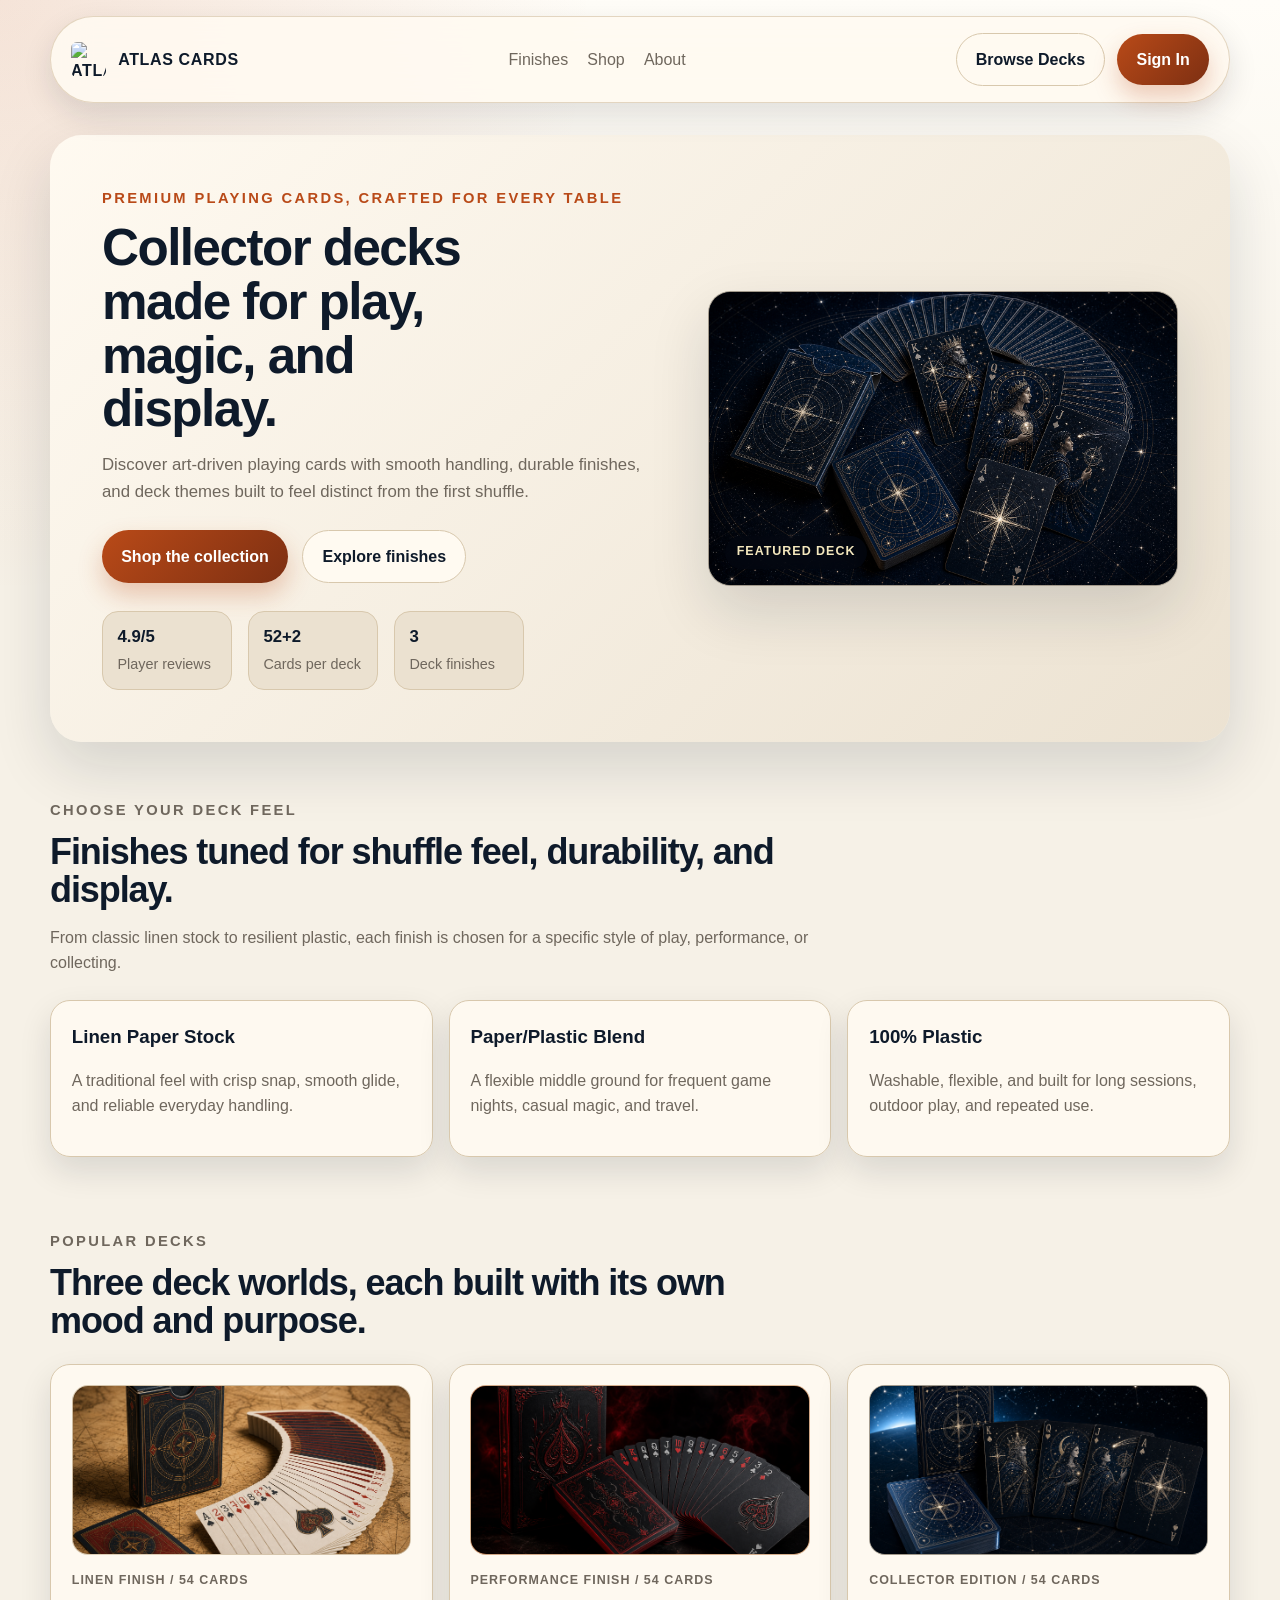
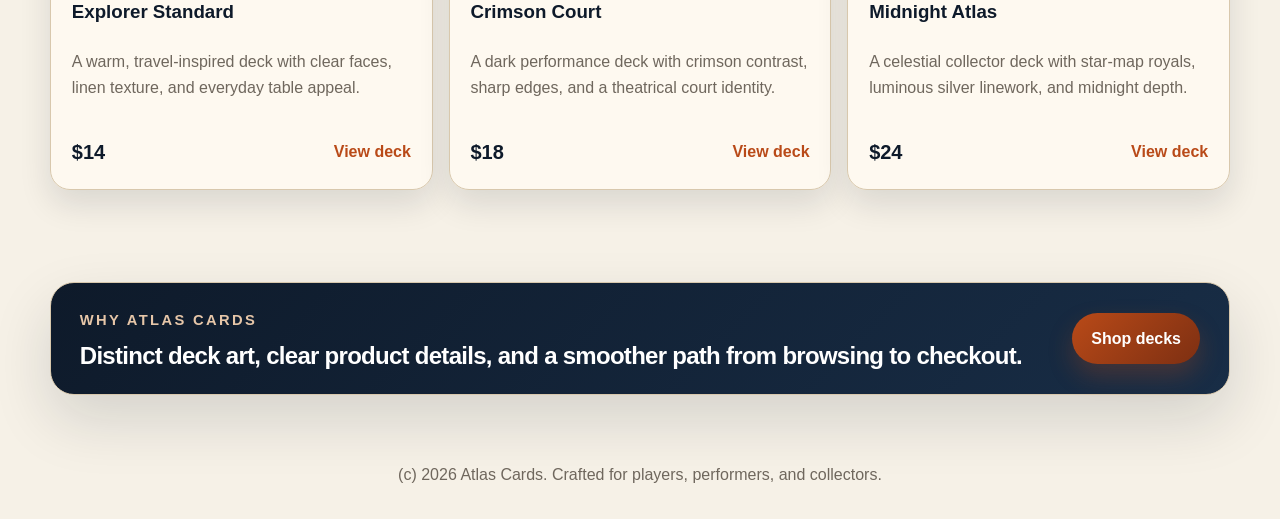
==== commit ad22338f: "Polish of the front page and reworked wording" ====
--- a/index.html
+++ b/index.html
@@ -5,7 +5,7 @@
     <meta name="viewport" content="width=device-width, initial-scale=1.0" />
     <meta
       name="description"
-      content="Atlas Cards sells premium playing card decks for collectors, magicians, game nights, and everyday card players."
+      content="Atlas Cards creates premium playing card decks for collectors, magicians, game nights, and cardistry."
     />
     <title>Atlas Cards | Premium Playing Cards</title>
     <link rel="stylesheet" href="css/variables.css" />
@@ -34,9 +34,9 @@
       <section class="hero">
         <div class="hero-content">
           <p class="eyebrow">Premium playing cards, crafted for every table</p>
-          <h1>Decks made for play, magic, and collecting.</h1>
+          <h1>Collector decks made for play, magic, and display.</h1>
           <p class="hero-copy">
-            Discover refined playing card decks with smooth handling, durable finishes, and artwork inspired by maps, suits, and timeless card-room style.
+            Discover art-driven playing cards with smooth handling, durable finishes, and deck themes built to feel distinct from the first shuffle.
           </p>
           <div class="hero-actions">
             <a class="btn btn-primary" href="pages/shop.html">Shop the collection</a>
@@ -58,40 +58,35 @@
           </div>
         </div>
 
-        <div class="hero-panel" aria-hidden="true">
-          <div class="card-stack">
-            <div class="preview-card preview-card-main">
-              <span class="chip">Featured</span>
-              <h3>Atlas Reserve</h3>
-              <p>Premium linen finish with deep navy backs.</p>
-            </div>
-            <div class="preview-card preview-card-secondary"></div>
-            <div class="preview-card preview-card-tertiary"></div>
-          </div>
+        <div class="hero-panel">
+          <a class="featured-deck" href="pages/decks/midnight-atlas.html" aria-label="View Midnight Atlas deck details">
+            <img src="assets/products/midnight-atlas-featured-TopDown.png" alt="Midnight Atlas featured deck arranged with an open tuck box, sweeping card fan, and star-map face cards" />
+            <span class="featured-badge">Featured deck</span>
+          </a>
         </div>
       </section>
 
       <section class="section" id="finishes">
         <div class="section-heading">
           <p class="eyebrow">Choose your deck feel</p>
-          <h2>Finishes built for shuffling, dealing, and display.</h2>
+          <h2>Finishes tuned for shuffle feel, durability, and display.</h2>
           <p>
-            From classic paper stock to washable plastic, every deck is selected for a specific kind of player, collector, or card table.
+            From classic linen stock to resilient plastic, each finish is chosen for a specific style of play, performance, or collecting.
           </p>
         </div>
 
         <div class="feature-grid">
           <article class="info-card">
             <h3>Linen Paper Stock</h3>
-            <p>Classic snap, smooth handling, and an air-cushioned feel for everyday play.</p>
+            <p>A traditional feel with crisp snap, smooth glide, and reliable everyday handling.</p>
           </article>
           <article class="info-card">
             <h3>Paper/Plastic Blend</h3>
-            <p>A balanced deck finish for frequent game nights, casual magic, and travel.</p>
+            <p>A flexible middle ground for frequent game nights, casual magic, and travel.</p>
           </article>
           <article class="info-card">
             <h3>100% Plastic</h3>
-            <p>Washable, flexible, and made for long-running tables and outdoor play.</p>
+            <p>Washable, flexible, and built for long sessions, outdoor play, and repeated use.</p>
           </article>
         </div>
       </section>
@@ -99,7 +94,7 @@
       <section class="section section-alt" id="products">
         <div class="section-heading">
           <p class="eyebrow">Popular decks</p>
-          <h2>Collections for poker nights, sleight of hand, and display shelves.</h2>
+          <h2>Three deck worlds, each built with its own mood and purpose.</h2>
         </div>
 
         <div class="product-grid">
@@ -109,7 +104,7 @@
             </a>
             <p class="product-meta">Linen finish / 54 cards</p>
             <h3>Explorer Standard</h3>
-            <p>A versatile deck with warm atlas details and clean, readable faces.</p>
+            <p>A warm, travel-inspired deck with clear faces, linen texture, and everyday table appeal.</p>
             <div class="product-footer">
               <strong>$14</strong>
               <a class="text-link" href="pages/decks/explorer-standard.html">View deck</a>
@@ -121,7 +116,7 @@
             </a>
             <p class="product-meta">Performance finish / 54 cards</p>
             <h3>Crimson Court</h3>
-            <p>A dark crimson performance deck with crisp edges for magicians and flourish practice.</p>
+            <p>A dark performance deck with crimson contrast, sharp edges, and a theatrical court identity.</p>
             <div class="product-footer">
               <strong>$18</strong>
               <a class="text-link" href="pages/decks/crimson-court.html">View deck</a>
@@ -133,7 +128,7 @@
             </a>
             <p class="product-meta">Collector edition / 54 cards</p>
             <h3>Midnight Atlas</h3>
-            <p>A celestial collector deck with star-map royals, silver details, and a premium tuck box.</p>
+            <p>A celestial collector deck with star-map royals, luminous silver linework, and midnight depth.</p>
             <div class="product-footer">
               <strong>$24</strong>
               <a class="text-link" href="pages/decks/midnight-atlas.html">View deck</a>
@@ -146,7 +141,7 @@
         <div class="cta-banner">
           <div>
             <p class="eyebrow">Why Atlas Cards</p>
-            <h2>Premium decks, clear specs, and an easy path from browse to checkout.</h2>
+            <h2>Distinct deck art, clear product details, and a smoother path from browsing to checkout.</h2>
           </div>
           <a class="btn btn-primary" href="pages/shop.html">Shop decks</a>
         </div>
@@ -154,7 +149,7 @@
     </main>
 
     <footer class="site-footer">
-      <p>(c) <span id="year"></span> Atlas Cards. Crafted for players and collectors.</p>
+      <p>(c) <span id="year"></span> Atlas Cards. Crafted for players, performers, and collectors.</p>
     </footer>
 
     <script src="js/app.js"></script>
--- a/css/home.css
+++ b/css/home.css
@@ -84,6 +84,43 @@
   place-items: center;
 }
 
+.featured-deck {
+  position: relative;
+  display: block;
+  width: min(100%, 520px);
+  overflow: hidden;
+  border: 1px solid rgba(216, 200, 173, 0.72);
+  border-radius: 1.4rem;
+  background: var(--text);
+  box-shadow: var(--shadow);
+}
+
+.featured-deck img {
+  width: 100%;
+  aspect-ratio: 16 / 10;
+  object-fit: cover;
+  transition: transform 260ms ease;
+}
+
+.featured-deck:hover img {
+  transform: scale(1.035);
+}
+
+.featured-badge {
+  position: absolute;
+  left: 1rem;
+  bottom: 1rem;
+  padding: 0.4rem 0.72rem;
+  border-radius: 999px;
+  background: rgba(3, 7, 17, 0.72);
+  color: #f3e7bd;
+  font-size: 0.78rem;
+  font-weight: 800;
+  letter-spacing: 0.08em;
+  text-transform: uppercase;
+  backdrop-filter: blur(10px);
+}
+
 .card-stack {
   position: relative;
   width: min(100%, 360px);
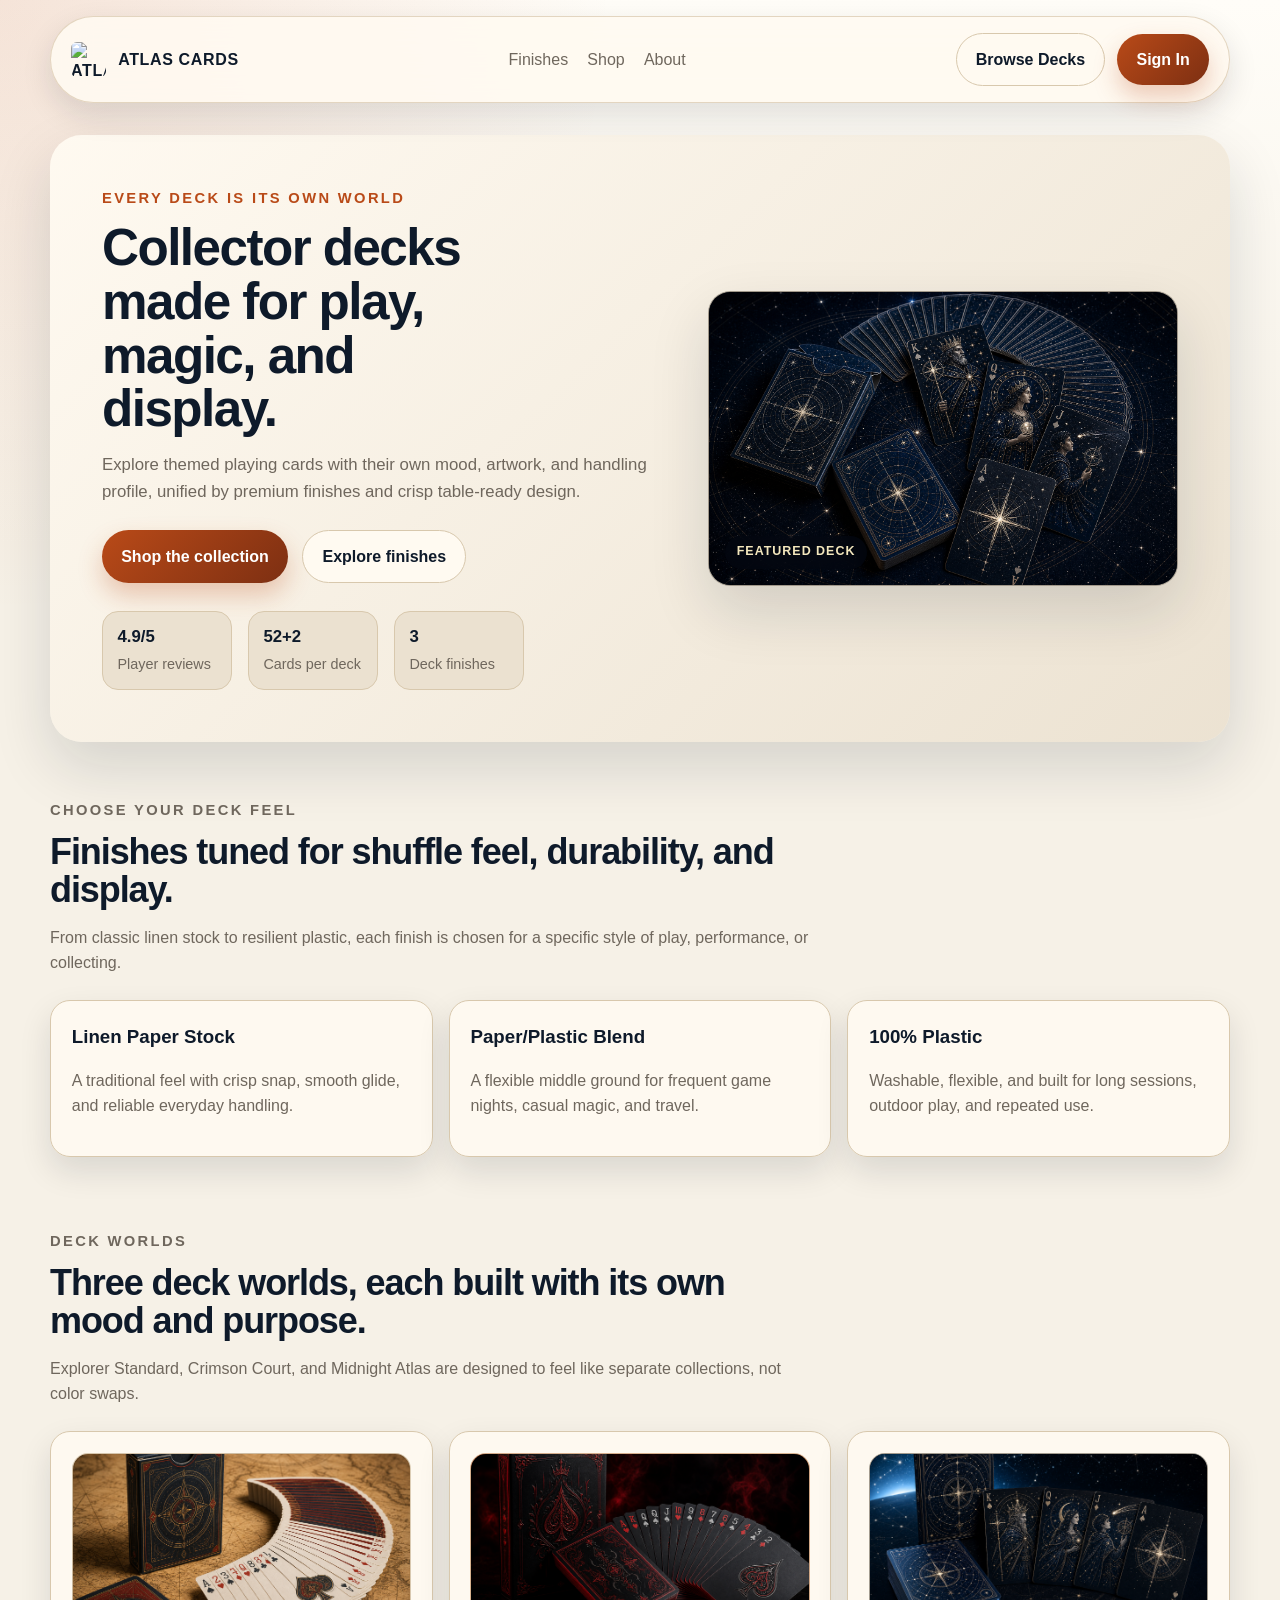
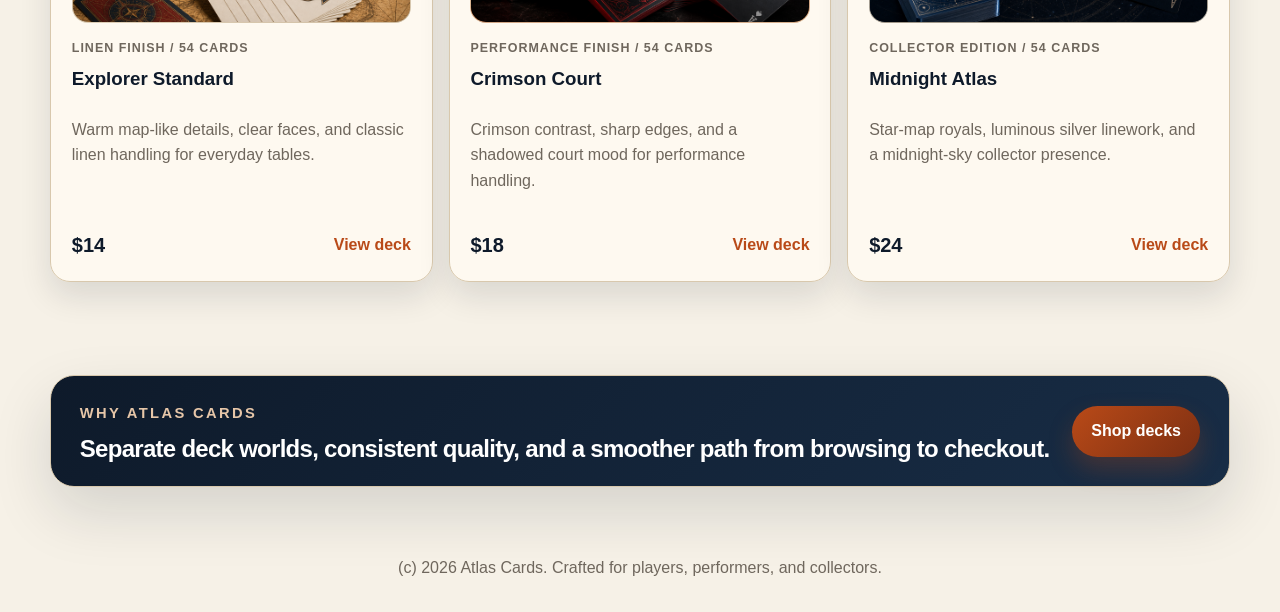
==== commit d9fa6816: "Polish up with card themes" ====
--- a/index.html
+++ b/index.html
@@ -5,7 +5,7 @@
     <meta name="viewport" content="width=device-width, initial-scale=1.0" />
     <meta
       name="description"
-      content="Atlas Cards creates premium playing card decks for collectors, magicians, game nights, and cardistry."
+      content="Atlas Cards creates premium playing card decks where every collection has its own world, artwork, and table feel."
     />
     <title>Atlas Cards | Premium Playing Cards</title>
     <link rel="stylesheet" href="css/variables.css" />
@@ -33,10 +33,10 @@
     <main id="top">
       <section class="hero">
         <div class="hero-content">
-          <p class="eyebrow">Premium playing cards, crafted for every table</p>
+          <p class="eyebrow">Every deck is its own world</p>
           <h1>Collector decks made for play, magic, and display.</h1>
           <p class="hero-copy">
-            Discover art-driven playing cards with smooth handling, durable finishes, and deck themes built to feel distinct from the first shuffle.
+            Explore themed playing cards with their own mood, artwork, and handling profile, unified by premium finishes and crisp table-ready design.
           </p>
           <div class="hero-actions">
             <a class="btn btn-primary" href="pages/shop.html">Shop the collection</a>
@@ -93,8 +93,11 @@
 
       <section class="section section-alt" id="products">
         <div class="section-heading">
-          <p class="eyebrow">Popular decks</p>
+          <p class="eyebrow">Deck worlds</p>
           <h2>Three deck worlds, each built with its own mood and purpose.</h2>
+          <p>
+            Explorer Standard, Crimson Court, and Midnight Atlas are designed to feel like separate collections, not color swaps.
+          </p>
         </div>
 
         <div class="product-grid">
@@ -104,7 +107,7 @@
             </a>
             <p class="product-meta">Linen finish / 54 cards</p>
             <h3>Explorer Standard</h3>
-            <p>A warm, travel-inspired deck with clear faces, linen texture, and everyday table appeal.</p>
+            <p>Warm map-like details, clear faces, and classic linen handling for everyday tables.</p>
             <div class="product-footer">
               <strong>$14</strong>
               <a class="text-link" href="pages/decks/explorer-standard.html">View deck</a>
@@ -116,7 +119,7 @@
             </a>
             <p class="product-meta">Performance finish / 54 cards</p>
             <h3>Crimson Court</h3>
-            <p>A dark performance deck with crimson contrast, sharp edges, and a theatrical court identity.</p>
+            <p>Crimson contrast, sharp edges, and a shadowed court mood for performance handling.</p>
             <div class="product-footer">
               <strong>$18</strong>
               <a class="text-link" href="pages/decks/crimson-court.html">View deck</a>
@@ -128,7 +131,7 @@
             </a>
             <p class="product-meta">Collector edition / 54 cards</p>
             <h3>Midnight Atlas</h3>
-            <p>A celestial collector deck with star-map royals, luminous silver linework, and midnight depth.</p>
+            <p>Star-map royals, luminous silver linework, and a midnight-sky collector presence.</p>
             <div class="product-footer">
               <strong>$24</strong>
               <a class="text-link" href="pages/decks/midnight-atlas.html">View deck</a>
@@ -141,7 +144,7 @@
         <div class="cta-banner">
           <div>
             <p class="eyebrow">Why Atlas Cards</p>
-            <h2>Distinct deck art, clear product details, and a smoother path from browsing to checkout.</h2>
+            <h2>Separate deck worlds, consistent quality, and a smoother path from browsing to checkout.</h2>
           </div>
           <a class="btn btn-primary" href="pages/shop.html">Shop decks</a>
         </div>
